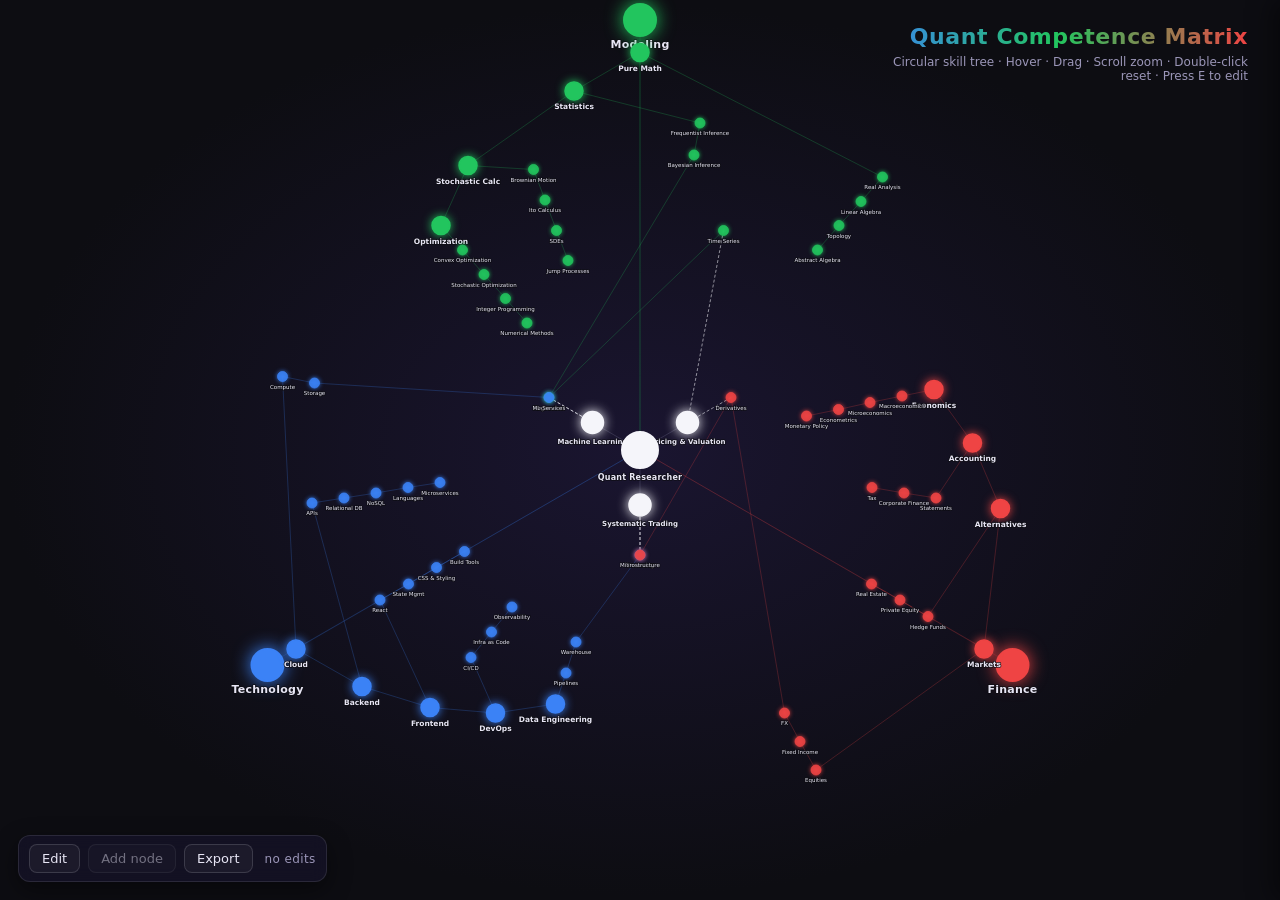
==== index.html @ d726af80 "edicao eterna" ====
<!DOCTYPE html>
<html lang="en">
  <head>
    <meta charset="UTF-8" />
    <meta name="viewport" content="width=device-width, initial-scale=1.0" />
    <title>Quant Competence Matrix</title>
    <link rel="stylesheet" href="styles.css" />
  </head>
  <body>
    <main class="canvas-wrap">
      <div class="title">
        <h1>Quant Competence Matrix</h1>
        <p class="subtitle">Circular skill tree &middot; Hover &middot; Drag &middot; Scroll zoom &middot; Double-click reset &middot; Press <kbd>E</kbd> to edit</p>
      </div>

      <svg
        id="tree"
        viewBox="0 0 2400 1800"
        preserveAspectRatio="xMidYMid meet"
        xmlns="http://www.w3.org/2000/svg"
        role="img"
        aria-label="Quant skill tree"
      >
        <g id="edges-layer"></g>
        <g id="nodes-layer"></g>
      </svg>

      <div id="tooltip" class="tooltip" role="tooltip" aria-hidden="true"></div>

      <div id="editor-toolbar" class="editor-toolbar" role="toolbar" aria-label="Editor toolbar">
        <button
          id="editor-toggle"
          type="button"
          class="editor-btn"
          aria-pressed="false"
          title="Toggle edit mode (E)"
        >
          Edit
        </button>
        <button
          id="editor-add"
          type="button"
          class="editor-btn"
          title="Add a new node at the viewport center"
          disabled
        >
          Add node
        </button>
        <button
          id="editor-export"
          type="button"
          class="editor-btn"
          title="Show export snippets"
        >
          Export
        </button>
        <span id="editor-counter" class="editor-counter">no edits</span>
      </div>

      <aside id="editor-panel" class="editor-panel" aria-label="Node editor">
        <div class="editor-panel__header">
          <h2>Node</h2>
          <button
            id="editor-panel-close"
            type="button"
            class="editor-icon-btn"
            aria-label="Close panel"
          >
            &times;
          </button>
        </div>
        <div class="editor-panel__body">
          <label class="editor-field">
            <span>ID</span>
            <input id="editor-id" type="text" readonly />
          </label>
          <label class="editor-field">
            <span>Label</span>
            <input id="editor-label" type="text" />
          </label>
          <label class="editor-field">
            <span>Branch</span>
            <select id="editor-branch">
              <option value="modeling">Modeling</option>
              <option value="technology">Technology</option>
              <option value="finance">Finance</option>
              <option value="cross">Cross</option>
            </select>
          </label>
          <label class="editor-field">
            <span>Kind</span>
            <select id="editor-kind">
              <option value="root">Root</option>
              <option value="hub">Hub</option>
              <option value="detail">Detail</option>
              <option value="cross">Cross</option>
              <option value="apex">Apex</option>
            </select>
          </label>
          <label class="editor-field">
            <span>Description</span>
            <textarea id="editor-desc" rows="4"></textarea>
          </label>
          <div class="editor-field-row">
            <label class="editor-field">
              <span>x</span>
              <input id="editor-x" type="number" readonly />
            </label>
            <label class="editor-field">
              <span>y</span>
              <input id="editor-y" type="number" readonly />
            </label>
          </div>
          <div class="editor-panel__actions">
            <button id="editor-revert" type="button" class="editor-btn">
              Revert
            </button>
            <button
              id="editor-delete"
              type="button"
              class="editor-btn editor-btn--danger"
            >
              Delete
            </button>
          </div>
        </div>
      </aside>

      <div
        id="editor-export-modal"
        class="editor-modal"
        role="dialog"
        aria-modal="true"
        aria-labelledby="editor-export-title"
      >
        <div class="editor-modal__card">
          <div class="editor-modal__header">
            <h2 id="editor-export-title">Export edits</h2>
            <button
              id="editor-export-close"
              type="button"
              class="editor-icon-btn"
              aria-label="Close"
            >
              &times;
            </button>
          </div>
          <div class="editor-modal__body">
            <section class="editor-export-block">
              <div class="editor-export-block__header">
                <h3>data/overrides.js</h3>
                <button
                  id="editor-copy-overrides"
                  type="button"
                  class="editor-btn"
                >
                  Copy
                </button>
              </div>
              <p class="editor-export-block__hint">
                Replace the contents of <code>data/overrides.js</code> with this snippet.
                <code>x</code>/<code>y</code> values here win over the auto-layout.
              </p>
              <textarea id="editor-export-overrides" readonly rows="14"></textarea>
            </section>

            <section class="editor-export-block">
              <div class="editor-export-block__header">
                <h3>data/skills.js (new nodes)</h3>
                <button
                  id="editor-copy-added"
                  type="button"
                  class="editor-btn"
                >
                  Copy
                </button>
              </div>
              <p class="editor-export-block__hint">
                Append these objects to the <code>skills</code> array in
                <code>data/skills.js</code>. Wire them up by adding entries to
                <code>data/relationships.js</code> manually.
              </p>
              <textarea id="editor-export-added" readonly rows="10"></textarea>
            </section>
          </div>
        </div>
      </div>
    </main>

    <script type="module" src="main.js"></script>
    <script type="module" src="editor.js"></script>
  </body>
</html>
---- styles.css ----
:root {
  --bg-0: #0d0d12;
  --bg-1: #1a1530;
  --text-primary: #e8e6f5;
  --text-muted: #9b96b8;
  --text-dim: #6e6a85;

  --branch-modeling: #22c55e;
  --branch-technology: #3b82f6;
  --branch-finance: #ef4444;
  --branch-cross: #f5f5fa;
  --spec-accent: #facc15;

  --edge-color: rgba(180, 180, 220, 0.22);
  --edge-cross-color: rgba(245, 245, 250, 0.55);
}

* {
  box-sizing: border-box;
}

html,
body {
  margin: 0;
  padding: 0;
  background: radial-gradient(ellipse at 50% 50%, #1a1530 0%, #0d0d12 70%);
  color: var(--text-primary);
  font-family: "Inter", "Segoe UI", system-ui, -apple-system, sans-serif;
  min-height: 100vh;
  overflow: hidden;
}

/* ---------- Canvas ---------- */

.canvas-wrap {
  position: relative;
  width: 100vw;
  height: 100vh;
  overflow: hidden;
}

/* ---------- Title (top-right overlay) ---------- */

.title {
  position: absolute;
  top: 24px;
  right: 32px;
  text-align: right;
  z-index: 5;
  pointer-events: none;
  max-width: 380px;
}

.title h1 {
  margin: 0;
  font-size: 22px;
  font-weight: 700;
  letter-spacing: 0.6px;
  line-height: 1.15;
  background: linear-gradient(
    90deg,
    var(--branch-technology),
    var(--branch-modeling),
    var(--branch-finance)
  );
  -webkit-background-clip: text;
  background-clip: text;
  color: transparent;
}

.title .subtitle {
  margin: 6px 0 0;
  font-size: 12px;
  color: var(--text-muted);
}

#tree {
  width: 100vw;
  height: 100vh;
  display: block;
  cursor: grab;
  user-select: none;
}

#tree.is-panning {
  cursor: grabbing;
}

/* ---------- Edges ---------- */

.edge {
  stroke: var(--edge-color);
  stroke-width: 1.5;
  fill: none;
  transition: stroke 0.15s ease, stroke-width 0.15s ease, opacity 0.15s ease;
}

.edge path,
path.edge {
  stroke: inherit;
  stroke-width: inherit;
  fill: none;
}

.edge.branch-modeling {
  stroke: rgba(34, 197, 94, 0.32);
}
.edge.branch-technology {
  stroke: rgba(59, 130, 246, 0.32);
}
.edge.branch-finance {
  stroke: rgba(239, 68, 68, 0.32);
}

.edge.cross {
  stroke: var(--edge-cross-color);
  stroke-dasharray: 6 4;
  stroke-width: 2;
}

.edge.is-active {
  stroke: #fff;
  stroke-width: 3;
}

/* ---------- Nodes ---------- */

.node {
  cursor: pointer;
  transition: filter 0.2s ease;
}

.node circle {
  transition: stroke-width 0.15s ease, fill 0.15s ease;
}

.node text {
  fill: var(--text-primary);
  font-size: 13px;
  font-weight: 500;
  text-anchor: middle;
  pointer-events: none;
  paint-order: stroke;
  stroke: rgba(13, 13, 18, 0.85);
  stroke-width: 3px;
  stroke-linejoin: round;
}

.node:hover {
  filter: brightness(1.3);
}

/* Branch colors -- fill, stroke and currentColor for drop-shadow */

.branch-modeling {
  color: var(--branch-modeling);
}
.branch-technology {
  color: var(--branch-technology);
}
.branch-finance {
  color: var(--branch-finance);
}
.branch-cross {
  color: var(--branch-cross);
}

.branch-modeling circle {
  fill: var(--branch-modeling);
  stroke: var(--branch-modeling);
}
.branch-technology circle {
  fill: var(--branch-technology);
  stroke: var(--branch-technology);
}
.branch-finance circle {
  fill: var(--branch-finance);
  stroke: var(--branch-finance);
}
.branch-cross circle {
  fill: var(--branch-cross);
  stroke: var(--branch-cross);
}

/* Kinds -- size, stroke and glow ----------------- */

.kind-root circle {
  stroke-width: 4;
  filter: drop-shadow(0 0 18px currentColor);
}
.kind-root text {
  font-size: 22px;
  font-weight: 800;
  letter-spacing: 0.5px;
}

.kind-hub circle {
  stroke-width: 3;
  filter: drop-shadow(0 0 10px currentColor);
}
.kind-hub text {
  font-size: 15px;
  font-weight: 700;
}

.kind-detail circle {
  stroke-width: 1.5;
  fill-opacity: 0.85;
  filter: drop-shadow(0 0 4px currentColor);
}
.kind-detail text {
  font-size: 11px;
  font-weight: 500;
}

.kind-spec circle {
  stroke: var(--spec-accent);
  stroke-width: 4;
  filter: drop-shadow(0 0 10px var(--spec-accent))
    drop-shadow(0 0 4px currentColor);
}
.kind-spec text {
  font-size: 14px;
  font-weight: 700;
  fill: var(--spec-accent);
}

.kind-cross circle {
  stroke-width: 3;
  filter: drop-shadow(0 0 12px currentColor);
}
.kind-cross text {
  font-size: 14px;
  font-weight: 700;
}

.kind-apex circle {
  stroke-width: 4;
  animation: apex-pulse 2.4s ease-in-out infinite;
}
.kind-apex text {
  font-size: 16px;
  font-weight: 800;
  letter-spacing: 0.4px;
}

@keyframes apex-pulse {
  0%,
  100% {
    filter: drop-shadow(0 0 14px currentColor)
      drop-shadow(0 0 28px currentColor);
  }
  50% {
    filter: drop-shadow(0 0 24px currentColor)
      drop-shadow(0 0 50px currentColor);
  }
}

/* ---------- Tooltip ---------- */

.tooltip {
  position: fixed;
  pointer-events: none;
  z-index: 50;
  min-width: 240px;
  max-width: 320px;
  padding: 12px 14px;
  border-radius: 10px;
  background: rgba(20, 18, 36, 0.95);
  border: 1px solid rgba(255, 255, 255, 0.12);
  box-shadow: 0 8px 24px rgba(0, 0, 0, 0.5);
  backdrop-filter: blur(8px);
  color: var(--text-primary);
  font-size: 13px;
  line-height: 1.45;
  opacity: 0;
  transform: translateY(4px);
  transition: opacity 0.12s ease, transform 0.12s ease;
}

.tooltip.is-visible {
  opacity: 1;
  transform: translateY(0);
}

.tooltip__title {
  font-weight: 700;
  font-size: 14px;
  margin-bottom: 6px;
}

.tooltip__badges {
  display: flex;
  gap: 6px;
  flex-wrap: wrap;
  margin-bottom: 8px;
}

.tooltip__badge {
  display: inline-block;
  font-size: 10px;
  font-weight: 700;
  letter-spacing: 0.6px;
  text-transform: uppercase;
  padding: 2px 8px;
  border-radius: 999px;
  background: rgba(255, 255, 255, 0.08);
}

.tooltip__badge.branch-modeling {
  background: rgba(34, 197, 94, 0.18);
  color: var(--branch-modeling);
}
.tooltip__badge.branch-technology {
  background: rgba(59, 130, 246, 0.18);
  color: var(--branch-technology);
}
.tooltip__badge.branch-finance {
  background: rgba(239, 68, 68, 0.18);
  color: var(--branch-finance);
}
.tooltip__badge.branch-cross {
  background: rgba(245, 245, 250, 0.14);
  color: var(--branch-cross);
}

.tooltip__badge--kind {
  background: rgba(255, 255, 255, 0.06);
  color: var(--text-muted);
}
.tooltip__badge--kind.kind-spec {
  background: rgba(250, 204, 21, 0.16);
  color: var(--spec-accent);
}
.tooltip__badge--kind.kind-apex {
  background: rgba(245, 245, 250, 0.18);
  color: var(--branch-cross);
}

.tooltip__desc {
  color: var(--text-muted);
  margin: 0;
}

/* ---------- Editor mode ---------- */

body.is-editing #tree {
  cursor: default;
}

body.is-editing .node {
  cursor: move;
}

body.is-editing .node circle {
  stroke-dasharray: 4 3;
}

body.is-editing .node.is-selected circle {
  stroke-dasharray: none;
  stroke: #fff;
  stroke-width: 5;
  filter: drop-shadow(0 0 14px #fff) drop-shadow(0 0 6px currentColor);
}

body.is-editing .tooltip {
  display: none !important;
}

/* Toolbar (bottom-left) */

.editor-toolbar {
  position: fixed;
  bottom: 18px;
  left: 18px;
  z-index: 60;
  display: flex;
  gap: 8px;
  align-items: center;
  padding: 8px 10px;
  background: rgba(20, 18, 36, 0.92);
  border: 1px solid rgba(255, 255, 255, 0.1);
  border-radius: 12px;
  box-shadow: 0 8px 24px rgba(0, 0, 0, 0.45);
  backdrop-filter: blur(8px);
  font-size: 13px;
}

.editor-btn {
  appearance: none;
  border: 1px solid rgba(255, 255, 255, 0.14);
  background: rgba(255, 255, 255, 0.04);
  color: var(--text-primary);
  padding: 6px 12px;
  border-radius: 8px;
  font: inherit;
  cursor: pointer;
  transition: background 0.12s ease, border-color 0.12s ease, transform 0.06s ease;
}

.editor-btn:hover:not(:disabled) {
  background: rgba(255, 255, 255, 0.1);
  border-color: rgba(255, 255, 255, 0.25);
}

.editor-btn:active:not(:disabled) {
  transform: translateY(1px);
}

.editor-btn:disabled {
  opacity: 0.45;
  cursor: not-allowed;
}

.editor-btn[aria-pressed="true"] {
  background: rgba(59, 130, 246, 0.22);
  border-color: rgba(59, 130, 246, 0.6);
  color: #fff;
}

.editor-btn--danger {
  border-color: rgba(239, 68, 68, 0.45);
  color: #fda4a4;
}
.editor-btn--danger:hover:not(:disabled) {
  background: rgba(239, 68, 68, 0.18);
  border-color: rgba(239, 68, 68, 0.7);
}

.editor-counter {
  margin-left: 4px;
  color: var(--text-muted);
  font-size: 12px;
  letter-spacing: 0.4px;
}

.editor-counter.is-dirty {
  color: var(--spec-accent);
  font-weight: 700;
}

.editor-icon-btn {
  appearance: none;
  background: transparent;
  border: none;
  color: var(--text-muted);
  font-size: 22px;
  line-height: 1;
  cursor: pointer;
  padding: 4px 8px;
  border-radius: 6px;
}
.editor-icon-btn:hover {
  background: rgba(255, 255, 255, 0.08);
  color: var(--text-primary);
}

/* Side panel (right drawer) */

.editor-panel {
  position: fixed;
  top: 0;
  right: 0;
  height: 100vh;
  width: 320px;
  background: rgba(20, 18, 36, 0.96);
  border-left: 1px solid rgba(255, 255, 255, 0.1);
  box-shadow: -8px 0 24px rgba(0, 0, 0, 0.45);
  backdrop-filter: blur(10px);
  transform: translateX(100%);
  transition: transform 0.18s ease;
  z-index: 70;
  display: flex;
  flex-direction: column;
}

.editor-panel.is-open {
  transform: translateX(0);
}

.editor-panel__header {
  display: flex;
  align-items: center;
  justify-content: space-between;
  padding: 14px 16px;
  border-bottom: 1px solid rgba(255, 255, 255, 0.08);
}

.editor-panel__header h2 {
  margin: 0;
  font-size: 14px;
  letter-spacing: 0.6px;
  text-transform: uppercase;
  color: var(--text-muted);
}

.editor-panel__body {
  padding: 14px 16px;
  overflow-y: auto;
  display: flex;
  flex-direction: column;
  gap: 12px;
}

.editor-field {
  display: flex;
  flex-direction: column;
  gap: 4px;
  font-size: 12px;
  color: var(--text-muted);
}

.editor-field span {
  letter-spacing: 0.5px;
  text-transform: uppercase;
}

.editor-field input,
.editor-field select,
.editor-field textarea {
  font: inherit;
  font-size: 13px;
  background: rgba(255, 255, 255, 0.04);
  color: var(--text-primary);
  border: 1px solid rgba(255, 255, 255, 0.12);
  border-radius: 6px;
  padding: 6px 8px;
  resize: vertical;
}

.editor-field input:focus,
.editor-field select:focus,
.editor-field textarea:focus {
  outline: none;
  border-color: rgba(59, 130, 246, 0.6);
}

.editor-field input[readonly] {
  color: var(--text-muted);
  background: rgba(255, 255, 255, 0.02);
}

.editor-field-row {
  display: grid;
  grid-template-columns: 1fr 1fr;
  gap: 10px;
}

.editor-panel__actions {
  display: flex;
  justify-content: space-between;
  gap: 8px;
  margin-top: 8px;
}

/* Export modal */

.editor-modal {
  position: fixed;
  inset: 0;
  background: rgba(13, 13, 18, 0.7);
  backdrop-filter: blur(4px);
  z-index: 80;
  display: none;
  align-items: center;
  justify-content: center;
  padding: 24px;
}

.editor-modal.is-open {
  display: flex;
}

.editor-modal__card {
  width: min(720px, 100%);
  max-height: 90vh;
  background: rgba(20, 18, 36, 0.98);
  border: 1px solid rgba(255, 255, 255, 0.1);
  border-radius: 14px;
  box-shadow: 0 20px 60px rgba(0, 0, 0, 0.6);
  display: flex;
  flex-direction: column;
  overflow: hidden;
}

.editor-modal__header {
  display: flex;
  align-items: center;
  justify-content: space-between;
  padding: 14px 18px;
  border-bottom: 1px solid rgba(255, 255, 255, 0.08);
}

.editor-modal__header h2 {
  margin: 0;
  font-size: 16px;
  font-weight: 700;
}

.editor-modal__body {
  padding: 14px 18px;
  overflow-y: auto;
  display: flex;
  flex-direction: column;
  gap: 18px;
}

.editor-export-block {
  display: flex;
  flex-direction: column;
  gap: 8px;
}

.editor-export-block__header {
  display: flex;
  justify-content: space-between;
  align-items: center;
}

.editor-export-block__header h3 {
  margin: 0;
  font-size: 13px;
  letter-spacing: 0.4px;
  color: var(--text-muted);
  font-weight: 600;
}

.editor-export-block__hint {
  margin: 0;
  font-size: 12px;
  color: var(--text-muted);
}

.editor-export-block__hint code {
  background: rgba(255, 255, 255, 0.06);
  padding: 1px 5px;
  border-radius: 4px;
  font-size: 11px;
}

.editor-export-block textarea {
  width: 100%;
  font-family: "SFMono-Regular", "Consolas", "Menlo", monospace;
  font-size: 12px;
  background: rgba(0, 0, 0, 0.32);
  color: var(--text-primary);
  border: 1px solid rgba(255, 255, 255, 0.1);
  border-radius: 8px;
  padding: 10px 12px;
  resize: vertical;
  white-space: pre;
}

/* ---------- Basic responsive ---------- */

@media (max-width: 720px) {
  .title {
    top: 12px;
    right: 14px;
  }
  .title h1 {
    font-size: 16px;
  }
  .title .subtitle {
    font-size: 10px;
    max-width: 220px;
  }

  .editor-panel {
    width: 100vw;
  }
}
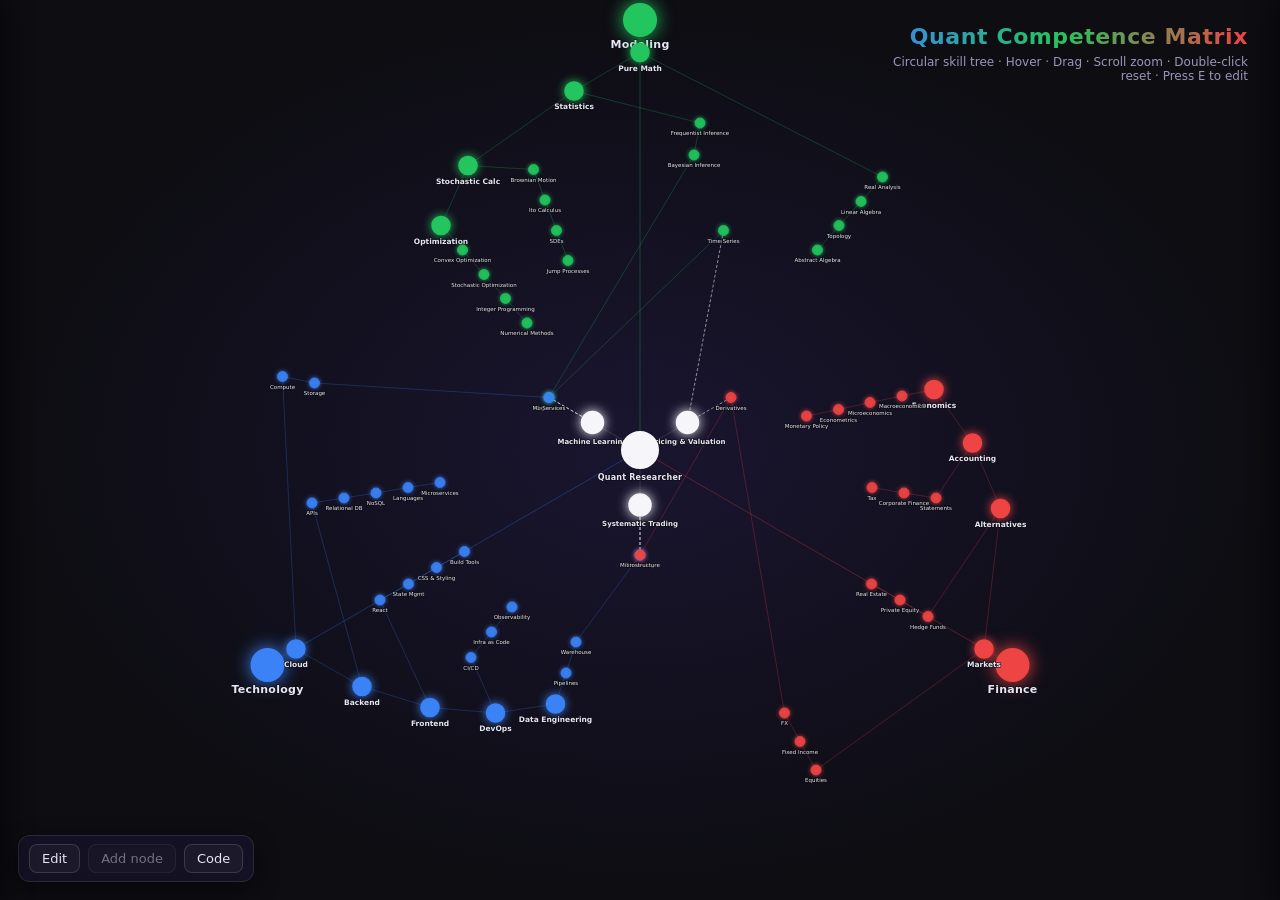
==== commit 6844957a: "nova arquitetura de desenho" ====
--- a/index.html
+++ b/index.html
@@ -47,14 +47,14 @@
           Add node
         </button>
         <button
-          id="editor-export"
+          id="editor-code-toggle"
           type="button"
           class="editor-btn"
-          title="Show export snippets"
+          aria-pressed="false"
+          title="Toggle the live data/overrides.js code panel"
         >
-          Export
+          Code
         </button>
-        <span id="editor-counter" class="editor-counter">no edits</span>
       </div>
 
       <aside id="editor-panel" class="editor-panel" aria-label="Node editor">
@@ -126,65 +126,31 @@
         </div>
       </aside>
 
-      <div
-        id="editor-export-modal"
-        class="editor-modal"
-        role="dialog"
-        aria-modal="true"
-        aria-labelledby="editor-export-title"
+      <aside
+        id="editor-code-panel"
+        class="editor-code-panel"
+        aria-label="Live overrides.js code"
       >
-        <div class="editor-modal__card">
-          <div class="editor-modal__header">
-            <h2 id="editor-export-title">Export edits</h2>
+        <div class="editor-code-panel__header">
+          <h2>data/overrides.js</h2>
+          <div class="editor-code-panel__header-actions">
+            <button id="editor-code-copy" type="button" class="editor-btn">
+              Copy
+            </button>
             <button
-              id="editor-export-close"
+              id="editor-code-close"
               type="button"
               class="editor-icon-btn"
-              aria-label="Close"
+              aria-label="Close code panel"
             >
               &times;
             </button>
           </div>
-          <div class="editor-modal__body">
-            <section class="editor-export-block">
-              <div class="editor-export-block__header">
-                <h3>data/overrides.js</h3>
-                <button
-                  id="editor-copy-overrides"
-                  type="button"
-                  class="editor-btn"
-                >
-                  Copy
-                </button>
-              </div>
-              <p class="editor-export-block__hint">
-                Replace the contents of <code>data/overrides.js</code> with this snippet.
-                <code>x</code>/<code>y</code> values here win over the auto-layout.
-              </p>
-              <textarea id="editor-export-overrides" readonly rows="14"></textarea>
-            </section>
-
-            <section class="editor-export-block">
-              <div class="editor-export-block__header">
-                <h3>data/skills.js (new nodes)</h3>
-                <button
-                  id="editor-copy-added"
-                  type="button"
-                  class="editor-btn"
-                >
-                  Copy
-                </button>
-              </div>
-              <p class="editor-export-block__hint">
-                Append these objects to the <code>skills</code> array in
-                <code>data/skills.js</code>. Wire them up by adding entries to
-                <code>data/relationships.js</code> manually.
-              </p>
-              <textarea id="editor-export-added" readonly rows="10"></textarea>
-            </section>
-          </div>
         </div>
-      </div>
+        <div class="editor-code-panel__body">
+          <textarea id="editor-code-text" readonly spellcheck="false"></textarea>
+        </div>
+      </aside>
     </main>
 
     <script type="module" src="main.js"></script>
--- a/styles.css
+++ b/styles.css
@@ -427,18 +427,6 @@
   border-color: rgba(239, 68, 68, 0.7);
 }
 
-.editor-counter {
-  margin-left: 4px;
-  color: var(--text-muted);
-  font-size: 12px;
-  letter-spacing: 0.4px;
-}
-
-.editor-counter.is-dirty {
-  color: var(--spec-accent);
-  font-weight: 700;
-}
-
 .editor-icon-btn {
   appearance: none;
   background: transparent;
@@ -553,102 +541,79 @@
   margin-top: 8px;
 }
 
-/* Export modal */
-
-.editor-modal {
+/* Live overrides code panel (left drawer) */
+
+.editor-code-panel {
   position: fixed;
-  inset: 0;
-  background: rgba(13, 13, 18, 0.7);
-  backdrop-filter: blur(4px);
-  z-index: 80;
-  display: none;
-  align-items: center;
-  justify-content: center;
-  padding: 24px;
-}
-
-.editor-modal.is-open {
-  display: flex;
-}
-
-.editor-modal__card {
-  width: min(720px, 100%);
-  max-height: 90vh;
-  background: rgba(20, 18, 36, 0.98);
-  border: 1px solid rgba(255, 255, 255, 0.1);
-  border-radius: 14px;
-  box-shadow: 0 20px 60px rgba(0, 0, 0, 0.6);
+  top: 0;
+  left: 0;
+  height: 100vh;
+  width: 380px;
+  background: rgba(20, 18, 36, 0.96);
+  border-right: 1px solid rgba(255, 255, 255, 0.1);
+  box-shadow: 8px 0 24px rgba(0, 0, 0, 0.45);
+  backdrop-filter: blur(10px);
+  transform: translateX(-100%);
+  transition: transform 0.18s ease;
+  z-index: 70;
   display: flex;
   flex-direction: column;
-  overflow: hidden;
-}
-
-.editor-modal__header {
+}
+
+.editor-code-panel.is-open {
+  transform: translateX(0);
+}
+
+.editor-code-panel__header {
   display: flex;
   align-items: center;
   justify-content: space-between;
-  padding: 14px 18px;
+  padding: 14px 16px;
   border-bottom: 1px solid rgba(255, 255, 255, 0.08);
-}
-
-.editor-modal__header h2 {
-  margin: 0;
-  font-size: 16px;
-  font-weight: 700;
-}
-
-.editor-modal__body {
-  padding: 14px 18px;
-  overflow-y: auto;
-  display: flex;
-  flex-direction: column;
-  gap: 18px;
-}
-
-.editor-export-block {
-  display: flex;
-  flex-direction: column;
   gap: 8px;
 }
 
-.editor-export-block__header {
-  display: flex;
-  justify-content: space-between;
-  align-items: center;
-}
-
-.editor-export-block__header h3 {
+.editor-code-panel__header h2 {
   margin: 0;
   font-size: 13px;
-  letter-spacing: 0.4px;
-  color: var(--text-muted);
+  letter-spacing: 0.5px;
+  font-family: "SFMono-Regular", "Consolas", "Menlo", monospace;
   font-weight: 600;
-}
-
-.editor-export-block__hint {
-  margin: 0;
-  font-size: 12px;
-  color: var(--text-muted);
-}
-
-.editor-export-block__hint code {
-  background: rgba(255, 255, 255, 0.06);
-  padding: 1px 5px;
-  border-radius: 4px;
-  font-size: 11px;
-}
-
-.editor-export-block textarea {
+  color: var(--text-muted);
+}
+
+.editor-code-panel__header-actions {
+  display: flex;
+  align-items: center;
+  gap: 4px;
+}
+
+.editor-code-panel__body {
+  flex: 1;
+  padding: 12px 14px 14px;
+  display: flex;
+  min-height: 0;
+}
+
+.editor-code-panel__body textarea {
+  flex: 1;
   width: 100%;
   font-family: "SFMono-Regular", "Consolas", "Menlo", monospace;
   font-size: 12px;
+  line-height: 1.5;
   background: rgba(0, 0, 0, 0.32);
   color: var(--text-primary);
   border: 1px solid rgba(255, 255, 255, 0.1);
   border-radius: 8px;
   padding: 10px 12px;
-  resize: vertical;
+  resize: none;
   white-space: pre;
+  overflow: auto;
+}
+
+.editor-code-panel__body textarea:focus {
+  outline: none;
+  border-color: rgba(59, 130, 246, 0.6);
 }
 
 /* ---------- Basic responsive ---------- */
@@ -666,7 +631,8 @@
     max-width: 220px;
   }
 
-  .editor-panel {
+  .editor-panel,
+  .editor-code-panel {
     width: 100vw;
   }
 }
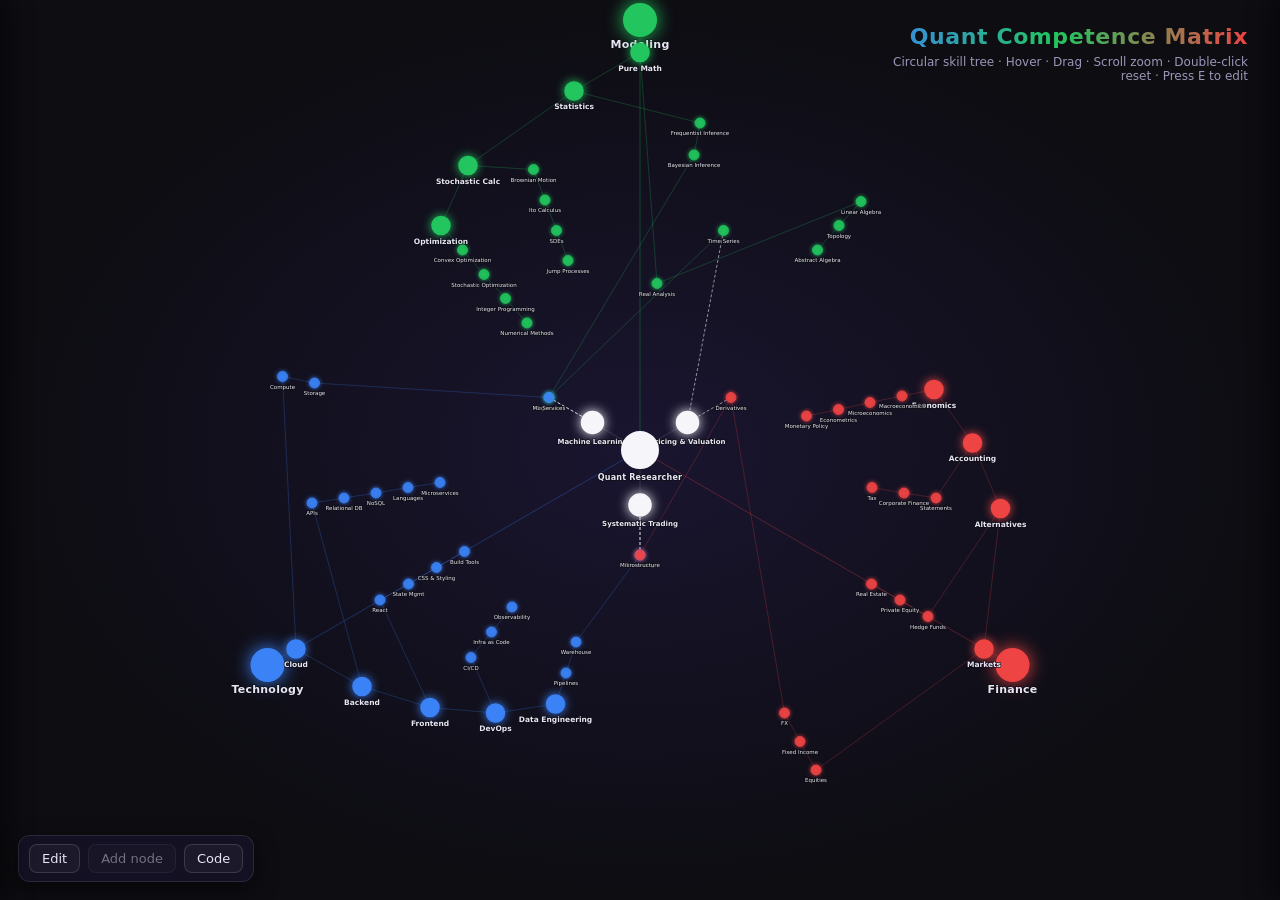
==== commit 08d17d05: "edicao no repo!" ====
--- a/index.html
+++ b/index.html
@@ -132,7 +132,18 @@
         aria-label="Live overrides.js code"
       >
         <div class="editor-code-panel__header">
-          <h2>data/overrides.js</h2>
+          <div class="editor-code-panel__title">
+            <h2>data/overrides.js</h2>
+            <span
+              id="editor-code-status"
+              class="editor-code-status"
+              data-state="idle"
+              role="status"
+              aria-live="polite"
+            >
+              Auto-save ready
+            </span>
+          </div>
           <div class="editor-code-panel__header-actions">
             <button id="editor-code-copy" type="button" class="editor-btn">
               Copy
--- a/styles.css
+++ b/styles.css
@@ -573,6 +573,13 @@
   gap: 8px;
 }
 
+.editor-code-panel__title {
+  display: flex;
+  flex-direction: column;
+  gap: 2px;
+  min-width: 0;
+}
+
 .editor-code-panel__header h2 {
   margin: 0;
   font-size: 13px;
@@ -580,6 +587,26 @@
   font-family: "SFMono-Regular", "Consolas", "Menlo", monospace;
   font-weight: 600;
   color: var(--text-muted);
+}
+
+.editor-code-status {
+  font-size: 11px;
+  letter-spacing: 0.3px;
+  color: var(--text-muted);
+  font-variant-numeric: tabular-nums;
+}
+
+.editor-code-status[data-state="dirty"],
+.editor-code-status[data-state="saving"] {
+  color: var(--spec-accent);
+}
+
+.editor-code-status[data-state="saved"] {
+  color: var(--branch-modeling);
+}
+
+.editor-code-status[data-state="error"] {
+  color: var(--branch-finance);
 }
 
 .editor-code-panel__header-actions {
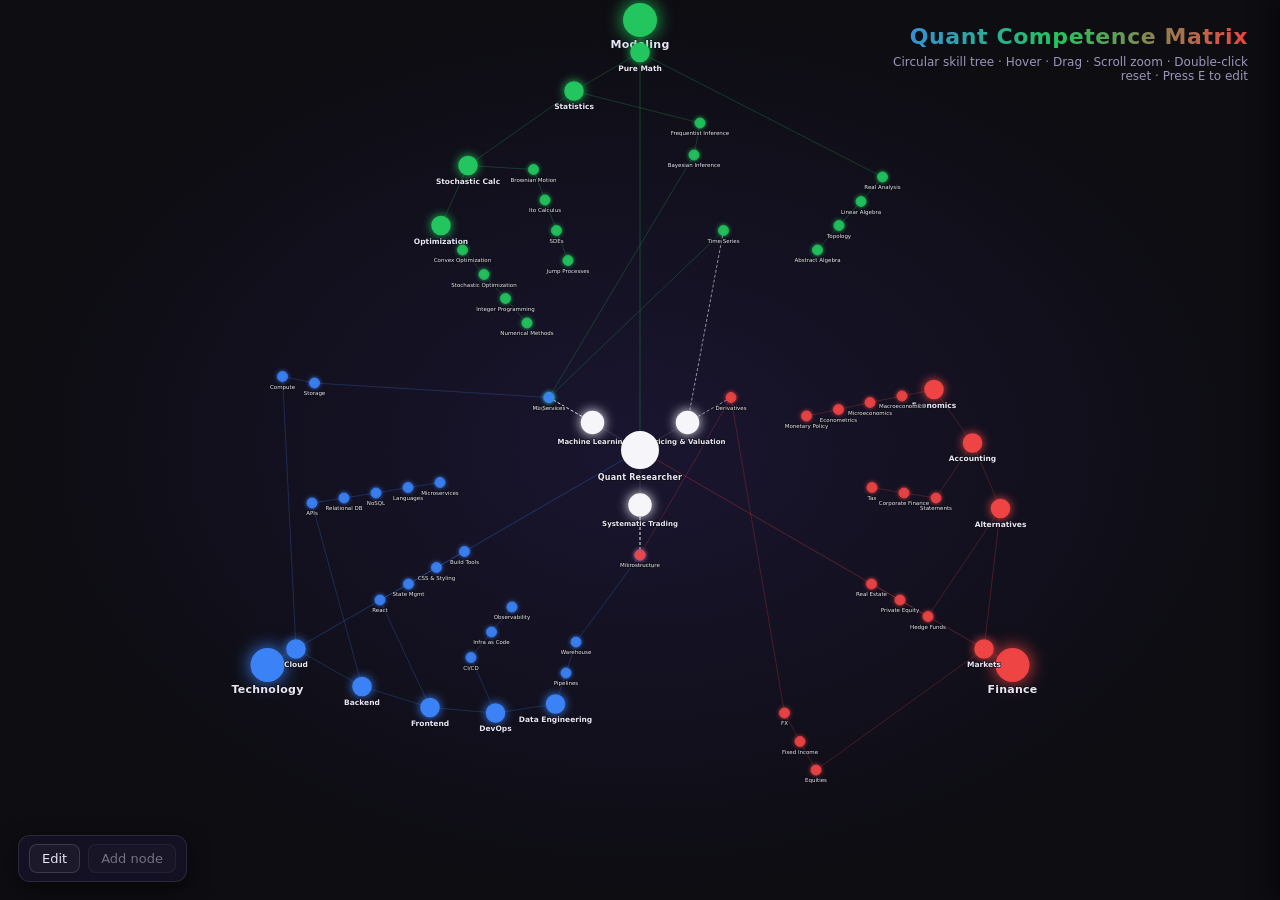
==== commit 06c6c1ed: "mudancas estruturais" ====
--- a/index.html
+++ b/index.html
@@ -46,14 +46,15 @@
         >
           Add node
         </button>
+      </div>
+
+      <div id="editor-save-error" class="editor-save-error" role="alert" hidden>
+        <span class="editor-save-error__text"></span>
         <button
-          id="editor-code-toggle"
           type="button"
-          class="editor-btn"
-          aria-pressed="false"
-          title="Toggle the live data/overrides.js code panel"
+          class="editor-btn editor-save-error__retry"
         >
-          Code
+          Retry
         </button>
       </div>
 
@@ -126,42 +127,6 @@
         </div>
       </aside>
 
-      <aside
-        id="editor-code-panel"
-        class="editor-code-panel"
-        aria-label="Live overrides.js code"
-      >
-        <div class="editor-code-panel__header">
-          <div class="editor-code-panel__title">
-            <h2>data/overrides.js</h2>
-            <span
-              id="editor-code-status"
-              class="editor-code-status"
-              data-state="idle"
-              role="status"
-              aria-live="polite"
-            >
-              Auto-save ready
-            </span>
-          </div>
-          <div class="editor-code-panel__header-actions">
-            <button id="editor-code-copy" type="button" class="editor-btn">
-              Copy
-            </button>
-            <button
-              id="editor-code-close"
-              type="button"
-              class="editor-icon-btn"
-              aria-label="Close code panel"
-            >
-              &times;
-            </button>
-          </div>
-        </div>
-        <div class="editor-code-panel__body">
-          <textarea id="editor-code-text" readonly spellcheck="false"></textarea>
-        </div>
-      </aside>
     </main>
 
     <script type="module" src="main.js"></script>
--- a/styles.css
+++ b/styles.css
@@ -541,106 +541,39 @@
   margin-top: 8px;
 }
 
-/* Live overrides code panel (left drawer) */
-
-.editor-code-panel {
+/* Save error banner (top-center, only shown when auto-save fails) */
+
+.editor-save-error {
   position: fixed;
-  top: 0;
-  left: 0;
-  height: 100vh;
-  width: 380px;
-  background: rgba(20, 18, 36, 0.96);
-  border-right: 1px solid rgba(255, 255, 255, 0.1);
-  box-shadow: 8px 0 24px rgba(0, 0, 0, 0.45);
-  backdrop-filter: blur(10px);
-  transform: translateX(-100%);
-  transition: transform 0.18s ease;
-  z-index: 70;
-  display: flex;
-  flex-direction: column;
-}
-
-.editor-code-panel.is-open {
-  transform: translateX(0);
-}
-
-.editor-code-panel__header {
+  top: 18px;
+  left: 50%;
+  transform: translateX(-50%);
+  z-index: 75;
   display: flex;
   align-items: center;
-  justify-content: space-between;
-  padding: 14px 16px;
-  border-bottom: 1px solid rgba(255, 255, 255, 0.08);
-  gap: 8px;
-}
-
-.editor-code-panel__title {
-  display: flex;
-  flex-direction: column;
-  gap: 2px;
-  min-width: 0;
-}
-
-.editor-code-panel__header h2 {
-  margin: 0;
+  gap: 12px;
+  padding: 10px 14px;
+  background: rgba(60, 12, 12, 0.92);
+  border: 1px solid rgba(239, 68, 68, 0.55);
+  border-radius: 10px;
+  color: #fecaca;
   font-size: 13px;
-  letter-spacing: 0.5px;
-  font-family: "SFMono-Regular", "Consolas", "Menlo", monospace;
-  font-weight: 600;
-  color: var(--text-muted);
-}
-
-.editor-code-status {
-  font-size: 11px;
-  letter-spacing: 0.3px;
-  color: var(--text-muted);
-  font-variant-numeric: tabular-nums;
-}
-
-.editor-code-status[data-state="dirty"],
-.editor-code-status[data-state="saving"] {
-  color: var(--spec-accent);
-}
-
-.editor-code-status[data-state="saved"] {
-  color: var(--branch-modeling);
-}
-
-.editor-code-status[data-state="error"] {
-  color: var(--branch-finance);
-}
-
-.editor-code-panel__header-actions {
-  display: flex;
-  align-items: center;
-  gap: 4px;
-}
-
-.editor-code-panel__body {
+  box-shadow: 0 8px 24px rgba(0, 0, 0, 0.45);
+  backdrop-filter: blur(8px);
+  max-width: min(640px, calc(100vw - 32px));
+}
+
+.editor-save-error[hidden] {
+  display: none;
+}
+
+.editor-save-error__text {
   flex: 1;
-  padding: 12px 14px 14px;
-  display: flex;
-  min-height: 0;
-}
-
-.editor-code-panel__body textarea {
-  flex: 1;
-  width: 100%;
-  font-family: "SFMono-Regular", "Consolas", "Menlo", monospace;
-  font-size: 12px;
-  line-height: 1.5;
-  background: rgba(0, 0, 0, 0.32);
-  color: var(--text-primary);
-  border: 1px solid rgba(255, 255, 255, 0.1);
-  border-radius: 8px;
-  padding: 10px 12px;
-  resize: none;
-  white-space: pre;
-  overflow: auto;
-}
-
-.editor-code-panel__body textarea:focus {
-  outline: none;
-  border-color: rgba(59, 130, 246, 0.6);
+  line-height: 1.4;
+}
+
+.editor-save-error__retry {
+  flex-shrink: 0;
 }
 
 /* ---------- Basic responsive ---------- */
@@ -658,8 +591,7 @@
     max-width: 220px;
   }
 
-  .editor-panel,
-  .editor-code-panel {
+  .editor-panel {
     width: 100vw;
   }
 }
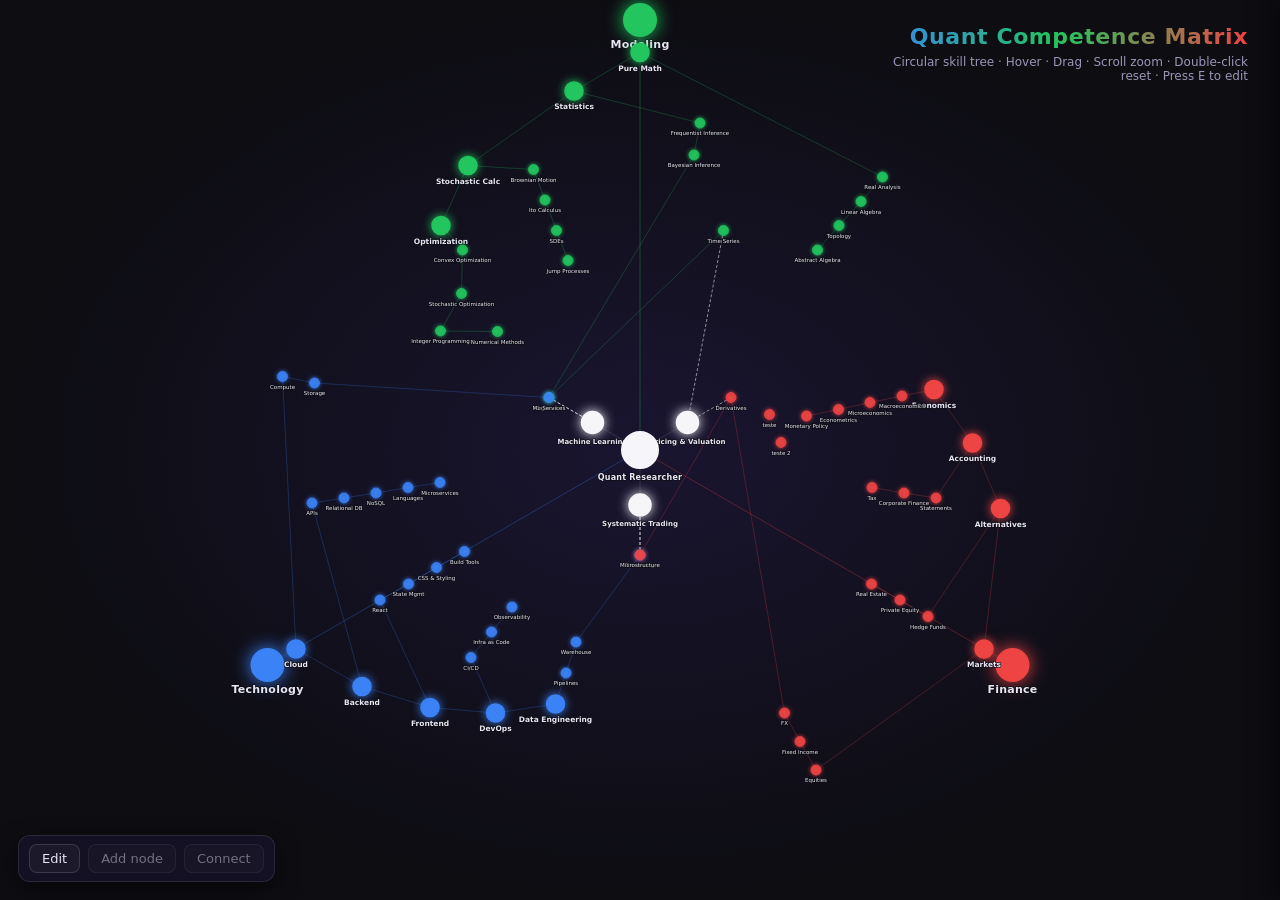
==== commit 87596142: "new overrides linhas" ====
--- a/index.html
+++ b/index.html
@@ -45,6 +45,16 @@
           disabled
         >
           Add node
+        </button>
+        <button
+          id="editor-connect"
+          type="button"
+          class="editor-btn"
+          aria-pressed="false"
+          title="Connect mode: click two nodes to add/remove an edge (Escape to exit)"
+          disabled
+        >
+          Connect
         </button>
       </div>
 
--- a/styles.css
+++ b/styles.css
@@ -576,6 +576,37 @@
   flex-shrink: 0;
 }
 
+/* ---------- Connect mode ---------- */
+
+/* Active Connect button */
+#editor-connect[aria-pressed="true"] {
+  background: rgba(139, 92, 246, 0.35);
+  border-color: rgba(139, 92, 246, 0.65);
+  color: #ddd6fe;
+  box-shadow: 0 0 8px rgba(139, 92, 246, 0.4);
+}
+
+/* Source node highlight */
+body.is-connecting .node.is-connect-source circle {
+  stroke: #fff;
+  stroke-dasharray: none;
+  stroke-width: 5;
+  filter: drop-shadow(0 0 10px #fff);
+}
+
+/* Cursor hint while in connect mode */
+body.is-connecting #tree {
+  cursor: crosshair;
+}
+
+/* Preview edge */
+#connect-preview {
+  stroke: rgba(255, 255, 255, 0.45);
+  stroke-width: 2;
+  stroke-dasharray: 8 4;
+  pointer-events: none;
+}
+
 /* ---------- Basic responsive ---------- */
 
 @media (max-width: 720px) {
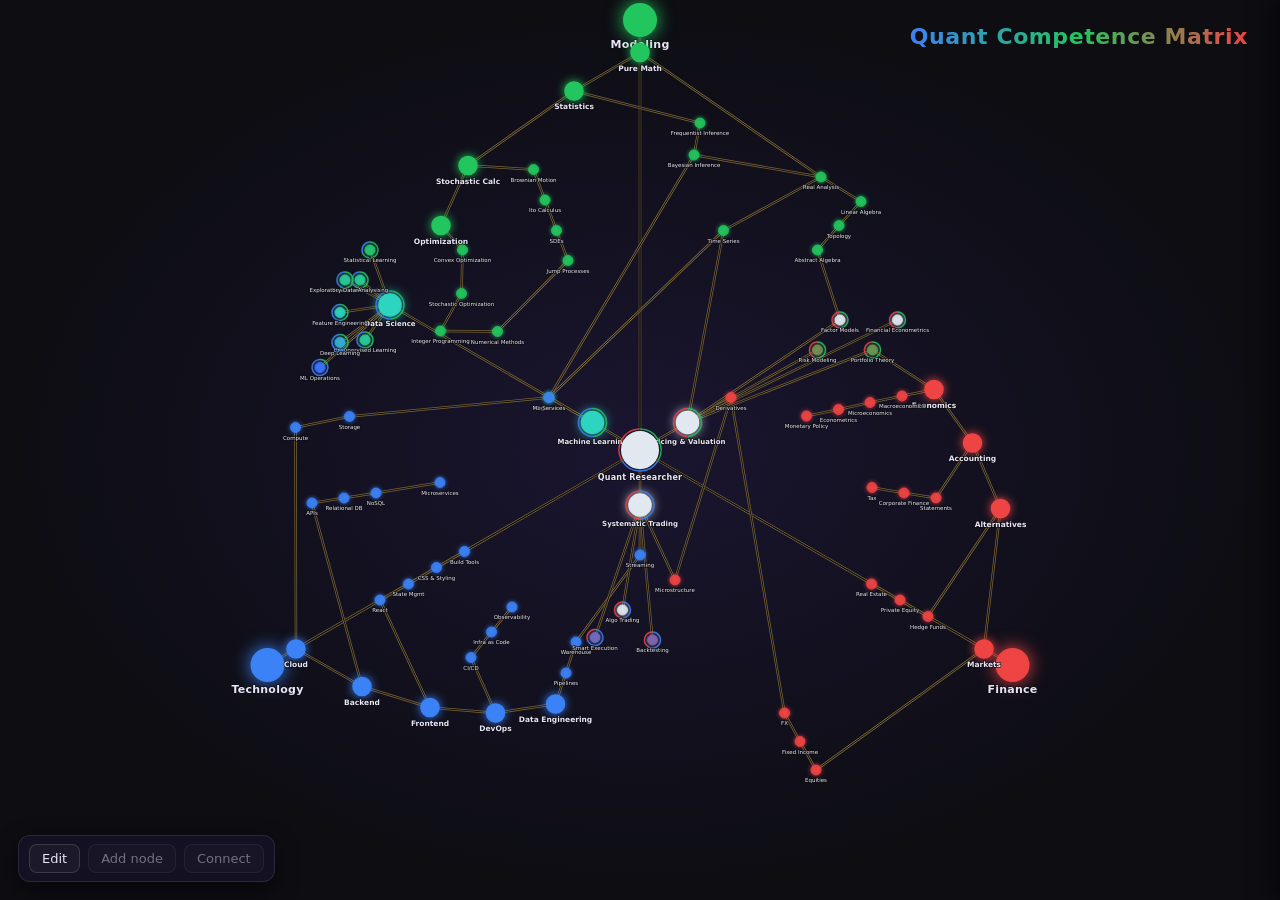
==== commit 9a2aa2d8: "comitando em main!" ====
--- a/index.html
+++ b/index.html
@@ -10,7 +10,6 @@
     <main class="canvas-wrap">
       <div class="title">
         <h1>Quant Competence Matrix</h1>
-        <p class="subtitle">Circular skill tree &middot; Hover &middot; Drag &middot; Scroll zoom &middot; Double-click reset &middot; Press <kbd>E</kbd> to edit</p>
       </div>
 
       <svg
--- a/styles.css
+++ b/styles.css
@@ -10,6 +10,11 @@
   --branch-finance: #ef4444;
   --branch-cross: #f5f5fa;
   --spec-accent: #facc15;
+
+  /* Mixed-zone colors */
+  --zone-ds: #2dd4bf;      /* Data Science: Modeling + Technology */
+  --zone-qf: #f59e0b;      /* Quant Finance: Modeling + Finance   */
+  --zone-ft: #a855f7;      /* FinTech: Technology + Finance       */
 
   --edge-color: rgba(180, 180, 220, 0.22);
   --edge-cross-color: rgba(245, 245, 250, 0.55);
@@ -86,41 +91,36 @@
   cursor: grabbing;
 }
 
-/* ---------- Edges ---------- */
-
-.edge {
-  stroke: var(--edge-color);
-  stroke-width: 1.5;
+/* ---------- Edges (road / curb style) ---------- */
+
+/* Outer layer: golden border */
+.edge-outer {
+  stroke: #7a6535;
+  stroke-width: 5;
   fill: none;
-  transition: stroke 0.15s ease, stroke-width 0.15s ease, opacity 0.15s ease;
-}
-
-.edge path,
-path.edge {
-  stroke: inherit;
-  stroke-width: inherit;
+  stroke-linecap: round;
+  stroke-linejoin: round;
+  transition: stroke 0.15s ease, stroke-width 0.15s ease;
+}
+
+/* Inner layer: dark center — creates the "road with curb" illusion */
+.edge-inner {
+  stroke: #0d0d12;
+  stroke-width: 2;
   fill: none;
-}
-
-.edge.branch-modeling {
-  stroke: rgba(34, 197, 94, 0.32);
-}
-.edge.branch-technology {
-  stroke: rgba(59, 130, 246, 0.32);
-}
-.edge.branch-finance {
-  stroke: rgba(239, 68, 68, 0.32);
-}
-
-.edge.cross {
-  stroke: var(--edge-cross-color);
-  stroke-dasharray: 6 4;
-  stroke-width: 2;
-}
-
-.edge.is-active {
-  stroke: #fff;
-  stroke-width: 3;
+  stroke-linecap: round;
+  stroke-linejoin: round;
+  pointer-events: none;
+  transition: stroke 0.15s ease;
+}
+
+/* Hover highlight */
+.edge-group.is-active .edge-outer {
+  stroke: #a08840;
+  stroke-width: 6;
+}
+.edge-group.is-active .edge-inner {
+  stroke: #1a1530;
 }
 
 /* ---------- Nodes ---------- */
@@ -254,6 +254,15 @@
     filter: drop-shadow(0 0 24px currentColor)
       drop-shadow(0 0 50px currentColor);
   }
+}
+
+/* Domain ring indicator (arcs outside mixed-domain circles) */
+
+.domain-ring {
+  stroke-width: 3;
+  stroke-linecap: round;
+  pointer-events: none;
+  opacity: 0.85;
 }
 
 /* ---------- Tooltip ---------- */
@@ -342,6 +351,29 @@
   margin: 0;
 }
 
+.tooltip__domains {
+  display: flex;
+  flex-direction: column;
+  gap: 4px;
+  margin-bottom: 8px;
+}
+
+.tooltip__domain-bar {
+  display: flex;
+  align-items: center;
+  gap: 6px;
+  font-size: 11px;
+  font-weight: 600;
+  color: var(--domain-color, var(--text-primary));
+}
+
+.tooltip__domain-swatch {
+  width: 8px;
+  height: 8px;
+  border-radius: 50%;
+  flex-shrink: 0;
+}
+
 /* ---------- Editor mode ---------- */
 
 body.is-editing #tree {
@@ -599,6 +631,19 @@
   cursor: crosshair;
 }
 
+/* Make edges clickable and give a delete-hint cursor */
+body.is-connecting .edge-outer {
+  pointer-events: stroke;
+  cursor: pointer;
+  stroke-width: 6;
+  transition: stroke 0.1s;
+}
+
+body.is-connecting .edge-group:hover .edge-outer {
+  stroke: #ffd700;
+  stroke-width: 8;
+}
+
 /* Preview edge */
 #connect-preview {
   stroke: rgba(255, 255, 255, 0.45);
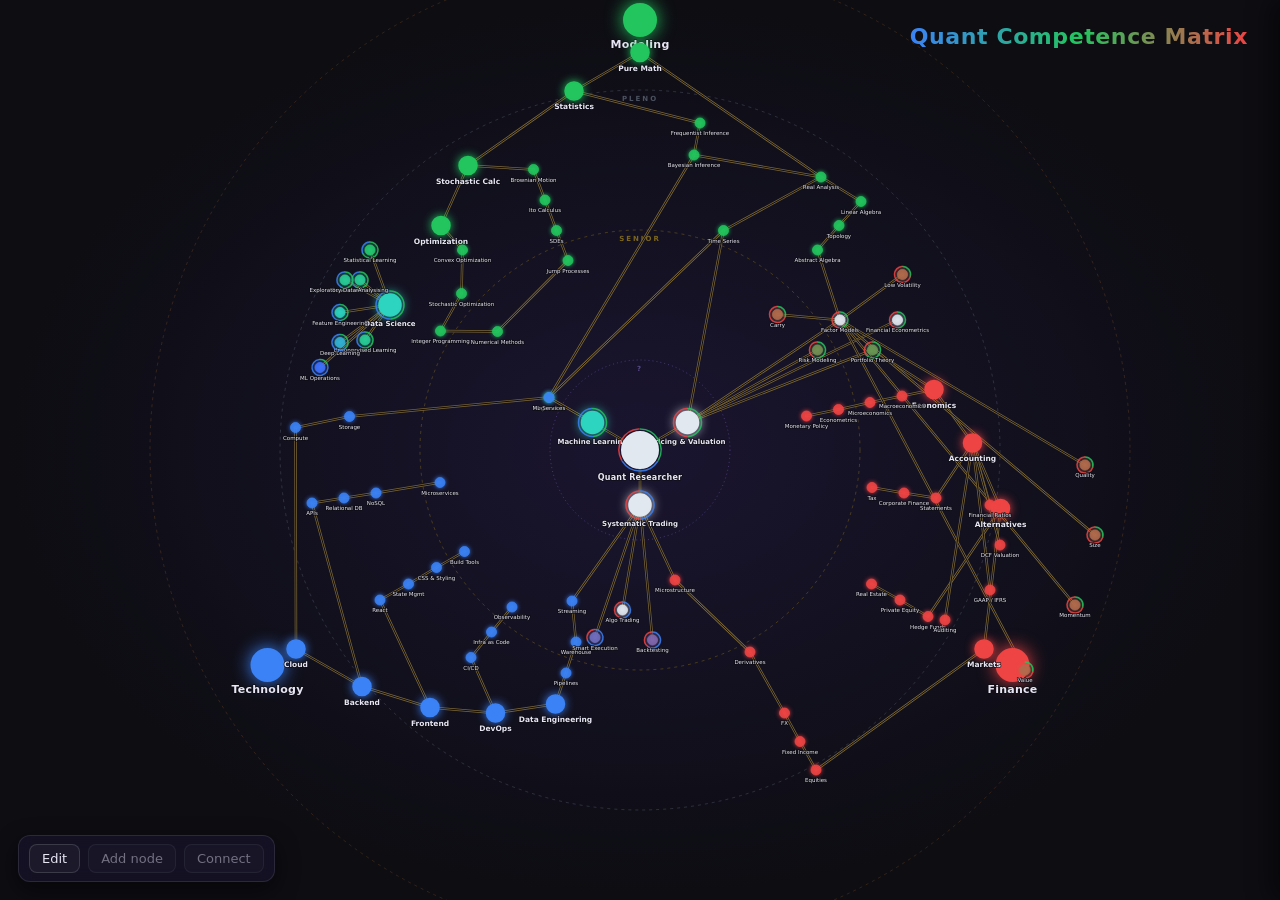
==== commit aeef28a9: "ajustes vertices" ====
--- a/index.html
+++ b/index.html
@@ -20,6 +20,7 @@
         role="img"
         aria-label="Quant skill tree"
       >
+        <g id="background-layer"></g>
         <g id="edges-layer"></g>
         <g id="nodes-layer"></g>
       </svg>
--- a/styles.css
+++ b/styles.css
@@ -256,6 +256,31 @@
   }
 }
 
+/* Career-level rings (background, concentric) */
+
+.career-ring {
+  fill: none;
+  stroke-width: 2;
+  stroke-dasharray: 6 8;
+  opacity: 0.22;
+  pointer-events: none;
+}
+
+.career-ring--master {
+  stroke-dasharray: 2 6;
+  opacity: 0.32;
+}
+
+.career-label {
+  font-size: 14px;
+  font-weight: 700;
+  letter-spacing: 4px;
+  text-transform: uppercase;
+  text-anchor: middle;
+  opacity: 0.45;
+  pointer-events: none;
+}
+
 /* Domain ring indicator (arcs outside mixed-domain circles) */
 
 .domain-ring {
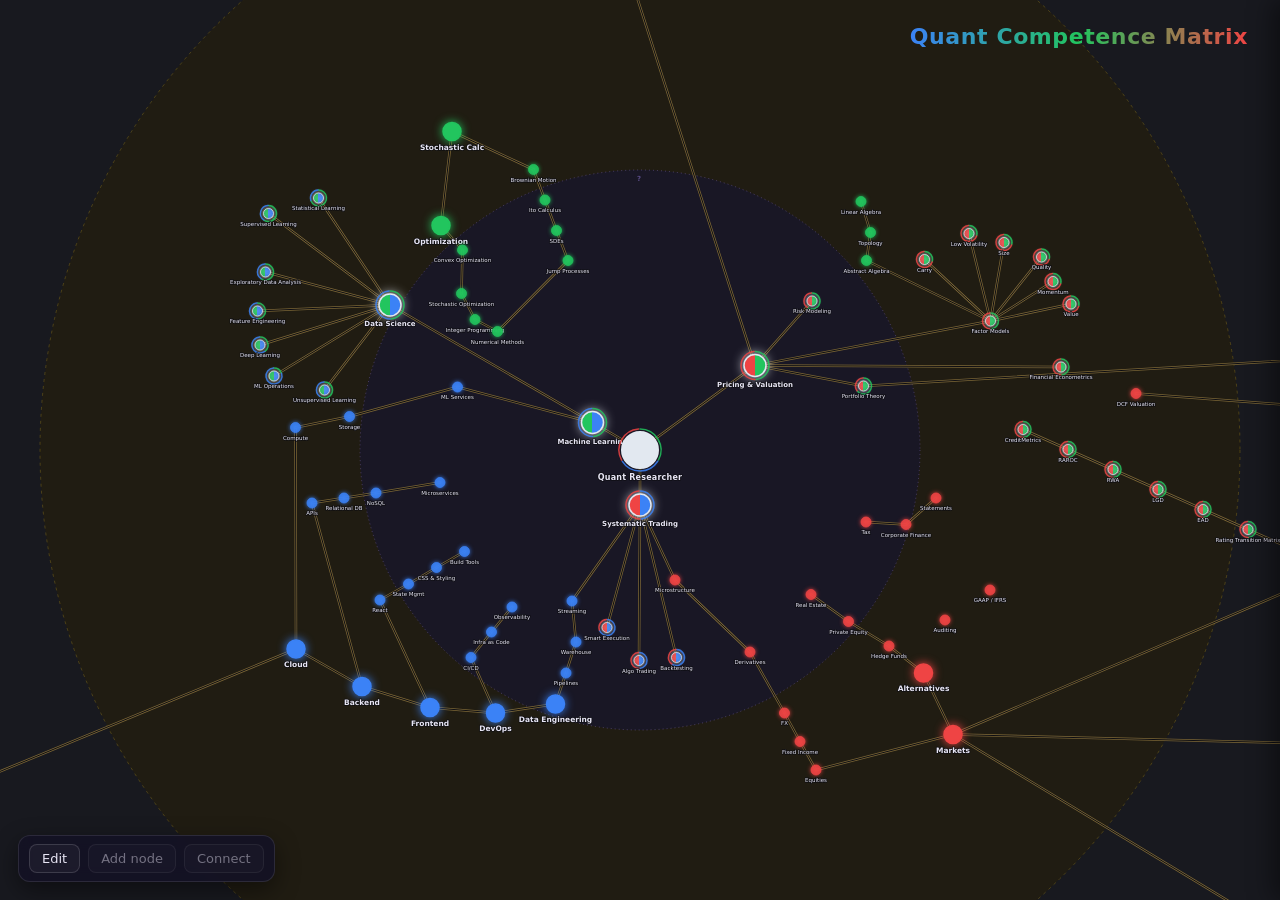
==== commit 12f8796e: "agora sim, melhorando bastante!" ====
--- a/index.html
+++ b/index.html
@@ -20,6 +20,7 @@
         role="img"
         aria-label="Quant skill tree"
       >
+        <defs id="defs-layer"></defs>
         <g id="background-layer"></g>
         <g id="edges-layer"></g>
         <g id="nodes-layer"></g>
--- a/styles.css
+++ b/styles.css
@@ -259,16 +259,15 @@
 /* Career-level rings (background, concentric) */
 
 .career-ring {
-  fill: none;
   stroke-width: 2;
   stroke-dasharray: 6 8;
-  opacity: 0.22;
+  stroke-opacity: 0.22;
   pointer-events: none;
 }
 
 .career-ring--master {
   stroke-dasharray: 2 6;
-  opacity: 0.32;
+  stroke-opacity: 0.32;
 }
 
 .career-label {
@@ -507,7 +506,9 @@
   top: 0;
   right: 0;
   height: 100vh;
-  width: 320px;
+  width: 110px;
+  max-width: 8vw;
+  min-width: 100px;
   background: rgba(20, 18, 36, 0.96);
   border-left: 1px solid rgba(255, 255, 255, 0.1);
   box-shadow: -8px 0 24px rgba(0, 0, 0, 0.45);
@@ -527,31 +528,31 @@
   display: flex;
   align-items: center;
   justify-content: space-between;
-  padding: 14px 16px;
+  padding: 4px 6px;
   border-bottom: 1px solid rgba(255, 255, 255, 0.08);
 }
 
 .editor-panel__header h2 {
   margin: 0;
-  font-size: 14px;
-  letter-spacing: 0.6px;
+  font-size: 9px;
+  letter-spacing: 0.4px;
   text-transform: uppercase;
   color: var(--text-muted);
 }
 
 .editor-panel__body {
-  padding: 14px 16px;
+  padding: 5px 6px;
   overflow-y: auto;
-  display: flex;
-  flex-direction: column;
-  gap: 12px;
-}
-
-.editor-field {
   display: flex;
   flex-direction: column;
   gap: 4px;
-  font-size: 12px;
+}
+
+.editor-field {
+  display: flex;
+  flex-direction: column;
+  gap: 1px;
+  font-size: 8px;
   color: var(--text-muted);
 }
 
@@ -564,13 +565,14 @@
 .editor-field select,
 .editor-field textarea {
   font: inherit;
-  font-size: 13px;
+  font-size: 9px;
   background: rgba(255, 255, 255, 0.04);
   color: var(--text-primary);
   border: 1px solid rgba(255, 255, 255, 0.12);
-  border-radius: 6px;
-  padding: 6px 8px;
+  border-radius: 4px;
+  padding: 2px 4px;
   resize: vertical;
+  min-width: 0;
 }
 
 .editor-field input:focus,
@@ -588,14 +590,20 @@
 .editor-field-row {
   display: grid;
   grid-template-columns: 1fr 1fr;
-  gap: 10px;
+  gap: 3px;
 }
 
 .editor-panel__actions {
   display: flex;
   justify-content: space-between;
-  gap: 8px;
-  margin-top: 8px;
+  gap: 3px;
+  margin-top: 3px;
+  flex-wrap: wrap;
+}
+
+.editor-panel__actions button {
+  font-size: 9px;
+  padding: 2px 4px;
 }
 
 /* Save error banner (top-center, only shown when auto-save fails) */
